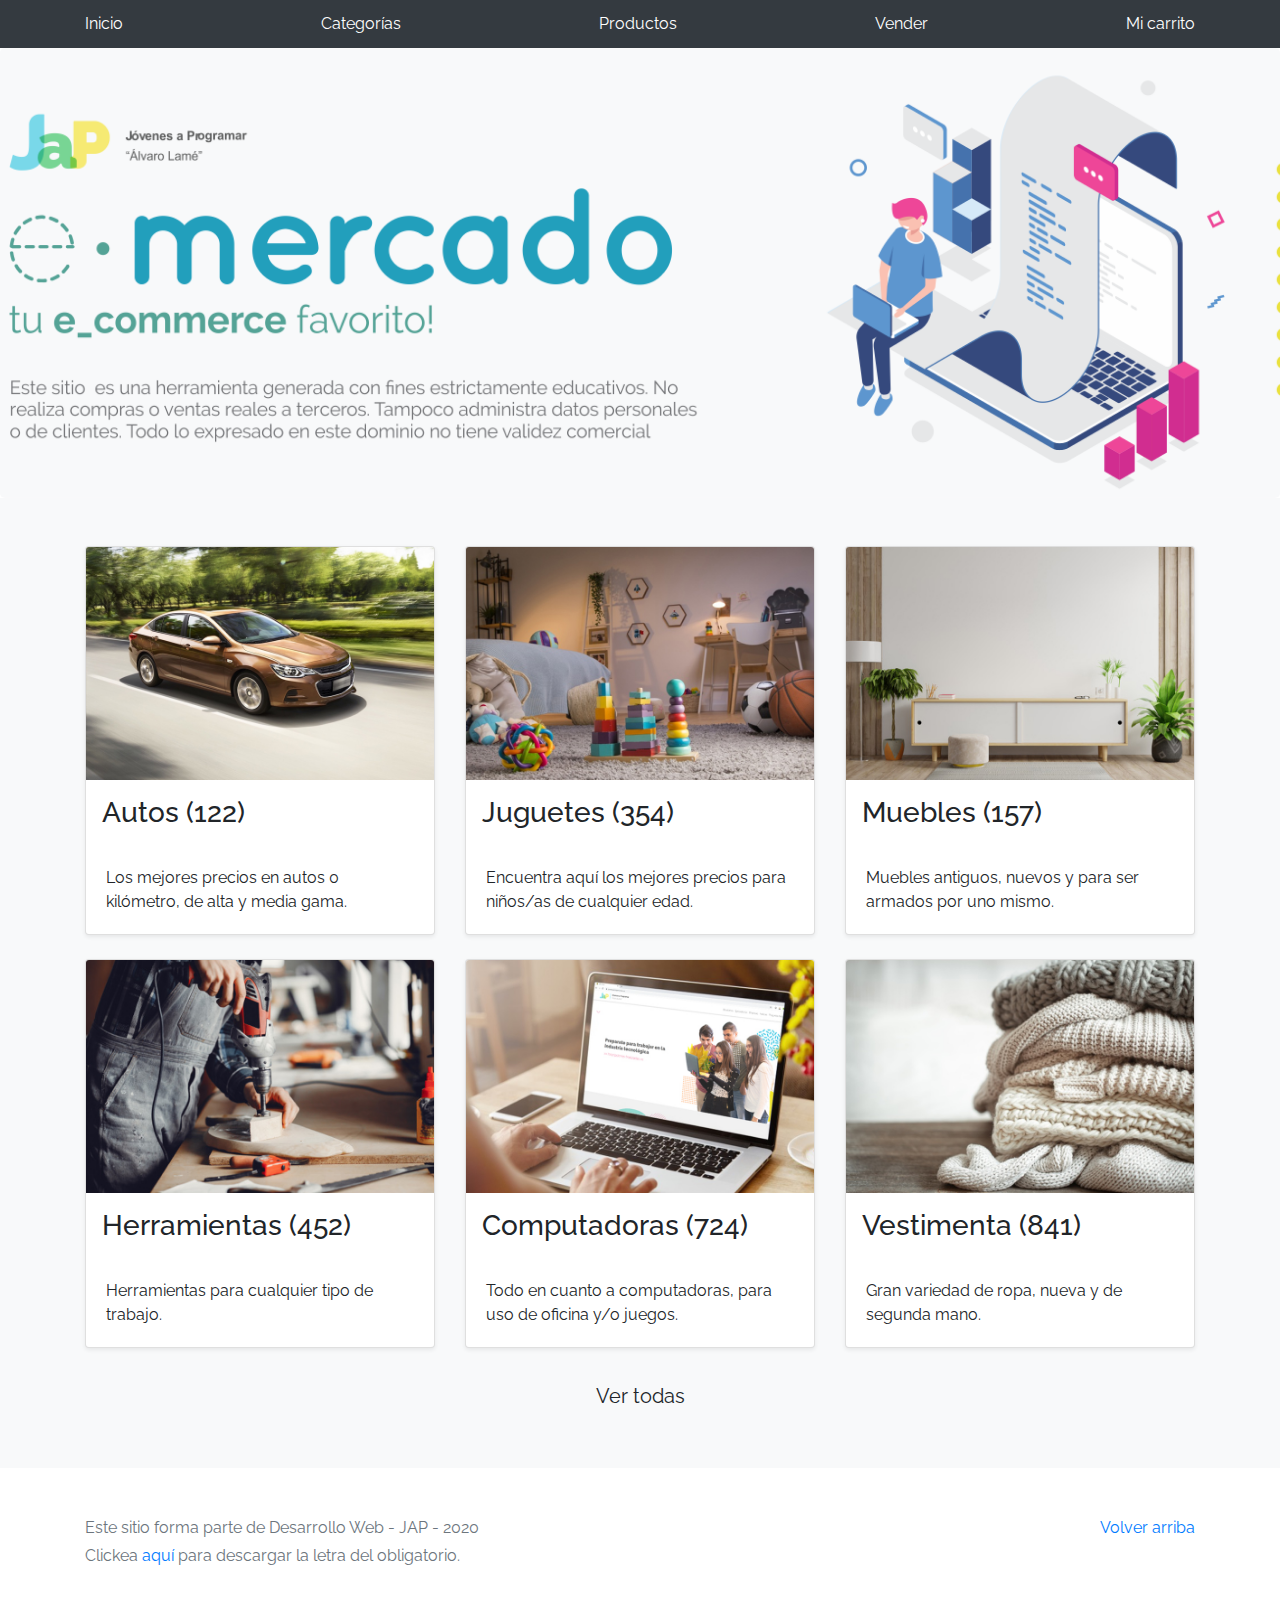
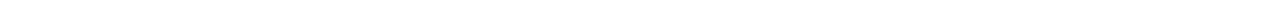
==== index.html @ 63cc29d8 "workspace inicial-proyecto final-desarrollo web-jap" ====
<!DOCTYPE html>
<!-- saved from url=(0049)https://getbootstrap.com/docs/4.3/examples/album/ -->
<html lang="en">
  <head>
    <meta http-equiv="Content-Type" content="text/html; charset=UTF-8">
    <meta name="viewport" content="width=device-width, initial-scale=1, shrink-to-fit=no">
    <meta name="description" content="">
    <title>eMercado - Todo lo que busques está aquí</title>

    <link rel="canonical" href="https://getbootstrap.com/docs/4.3/examples/album/">
    <link href="https://fonts.googleapis.com/css?family=Raleway:300,300i,400,400i,700,700i,900,900i" rel="stylesheet">
    <!-- Bootstrap core CSS -->
    <link href="css/bootstrap.min.css" rel="stylesheet">
    <link href="css/styles.css" rel="stylesheet">
  </head>
  <body>
    <nav class="site-header sticky-top py-1 bg-dark">
      <div class="container d-flex flex-column flex-md-row justify-content-between">
        <a class="py-2 d-none d-md-inline-block" href="index.html">Inicio</a>
        <a class="py-2 d-none d-md-inline-block" href="categories.html">Categorías</a>
        <a class="py-2 d-none d-md-inline-block" href="products.html">Productos</a>
        <a class="py-2 d-none d-md-inline-block" href="sell.html">Vender</a>
        <a class="py-2 d-none d-md-inline-block" href="cart.html">Mi carrito</a>
      </div>
    </nav>
    <main role="main">
      <section class="jumbotron text-center">
        <div class="m-5">
          <h1></h1>
        </div>
      </section>
      <div class="album py-5 bg-light">
        <div class="container">
          <div class="row">
            <div class="col-md-4">
              <a href="categories.html" class="card mb-4 shadow-sm custom-card">
                <img class="bd-placeholder-img card-img-top"  src="img/cat1.jpg">
                <h3 class="m-3">Autos (122)</h3>
                <div class="card-body">
                  <p class="card-text">Los mejores precios en autos 0 kilómetro, de alta y media gama.</p>
                </div>
              </a>
            </div>
            <div class="col-md-4">
                <a href="categories.html" class="card mb-4 shadow-sm custom-card">
                  <img class="bd-placeholder-img card-img-top" src="img/cat2.jpg">
                  <h3 class="m-3">Juguetes (354)</h3>
                  <div class="card-body">
                    <p class="card-text">Encuentra aquí los mejores precios para niños/as de cualquier edad.</p>
                  </div>
                </a>
            </div>
            <div class="col-md-4">
                <a href="categories.html" class="card mb-4 shadow-sm custom-card">
                  <img class="bd-placeholder-img card-img-top" src="img/cat3.jpg">
                  <h3 class="m-3">Muebles (157)</h3>
                  <div class="card-body">
                    <p class="card-text">Muebles antiguos, nuevos y para ser armados por uno mismo.</p>
                  </div>
                </a>
            </div>
            <div class="col-md-4">
                <a href="categories.html" class="card mb-4 shadow-sm custom-card">
                  <img class="bd-placeholder-img card-img-top" src="img/cat4.jpg">
                  <h3 class="m-3">Herramientas (452)</h3>
                  <div class="card-body">
                    <p class="card-text">Herramientas para cualquier tipo de trabajo.</p>
                  </div>
                </a>
            </div>
            <div class="col-md-4">
                <a href="categories.html" class="card mb-4 shadow-sm custom-card">
                  <img class="bd-placeholder-img card-img-top" src="img/cat5.jpg">
                  <h3 class="m-3">Computadoras (724)</h3>
                  <div class="card-body">
                    <p class="card-text">Todo en cuanto a computadoras, para uso de oficina y/o juegos.</p>
                  </div>
                </a>
            </div>
            <div class="col-md-4">
                <a href="categories.html" class="card mb-4 shadow-sm custom-card">
                  <img class="bd-placeholder-img card-img-top" src="img/cat6.jpg">
                  <h3 class="m-3">Vestimenta (841)</h3>
                  <div class="card-body">
                    <p class="card-text">Gran variedad de ropa, nueva y de segunda mano.</p>
                  </div>
                </a>
            </div>
          </div>
          <div class="row">
              <a type="button" class="btn btn-light btn-lg btn-block" href="categories.html">Ver todas</a>
          </div>
        </div>
      </div>
    </main>
    <footer class="text-muted">
      <div class="container">
        <p class="float-right">
          <a href="#">Volver arriba</a>
        </p>
        <p>Este sitio forma parte de Desarrollo Web - JAP - 2020</p>
        <p>Clickea <a target="_blank" href="Letra.pdf">aquí</a> para descargar la letra del obligatorio.</p>
      </div>
    </footer>
    <script src="js/jquery-3.4.1.min.js"></script>
    <script src="js/bootstrap.bundle.min.js"></script>
    <script src="js/init.js"></script>
  </body>
</html>
---- css/styles.css ----
.jumbotron, .card-body, .container, .site-header{
    font-family: 'Raleway', serif !important;
}

.jumbotron .display-4{
    font-weight: bold;
}

.jumbotron {
  height: 50vh;
  padding: 5em inherit;
  margin-bottom: 0;
  background-color: #53C0FB;
  background: url('../img/cover_back.png');
  background-size: cover;
  background-position: center;
  background-repeat: no-repeat;
  color: black;
  font-weight: bold;
}

@media (min-width: 768px) {
  .jumbotron {
    padding-top: 6rem;
    padding-bottom: 6rem;
  }
}

.jumbotron p:last-child {
  margin-bottom: 0;
}

.jumbotron-heading {
  font-weight: 300;
}

.jumbotron .container {
  max-width: 40rem;
  background-color: rgba(255, 255, 255, 0.5);
  border-radius: 10px;
  text-shadow: 1px 1px 2px grey;
}

.jumbotron .lead{
  font-size: 38px;
}

footer {
  padding-top: 3rem;
  padding-bottom: 3rem;
}

footer p {
  margin-bottom: .25rem;
}

.site-header a {
  color: white;
  transition: ease-in-out color .15s;
}

.light-text {
  color: white;
}

.site-header .dropdown-menu a {
  color: black;
}

.dropzone{
  border: 2px dashed #0087F7;
  border-radius: 5px;
  background: white;
}

.alert{
  position: fixed;
  top:80px;
  width: 50%;
  left: 50%;
  transform: translate(-50%, 0);
}

.lds-ring {
  display: inline-block;
  position: relative;
  width: 64px;
  height: 64px;
  top:50%;
  left: 50%;
}
.lds-ring div {
  box-sizing: border-box;
  display: block;
  position: absolute;
  width: 51px;
  height: 51px;
  margin: 6px;
  border: 6px solid #fff;
  border-radius: 50%;
  animation: lds-ring 1.2s cubic-bezier(0.5, 0, 0.5, 1) infinite;
  border-color: #fff transparent transparent transparent;
}
.lds-ring div:nth-child(1) {
  animation-delay: -0.45s;
}
.lds-ring div:nth-child(2) {
  animation-delay: -0.3s;
}
.lds-ring div:nth-child(3) {
  animation-delay: -0.15s;
}
@keyframes lds-ring {
  0% {
    transform: rotate(0deg);
  }
  100% {
    transform: rotate(360deg);
  }
}

#spinner-wrapper{
  position: fixed;
  background-color: rgba(0,0,0,0.5);
  width:100%;
  height: 100%;
  top:0;
  left:0;
  z-index: 1021;
  display: none;
}

a.custom-card,
a.custom-card:hover {
  color: inherit;
  text-decoration: inherit;
}

.checked {
  color: orange;
}
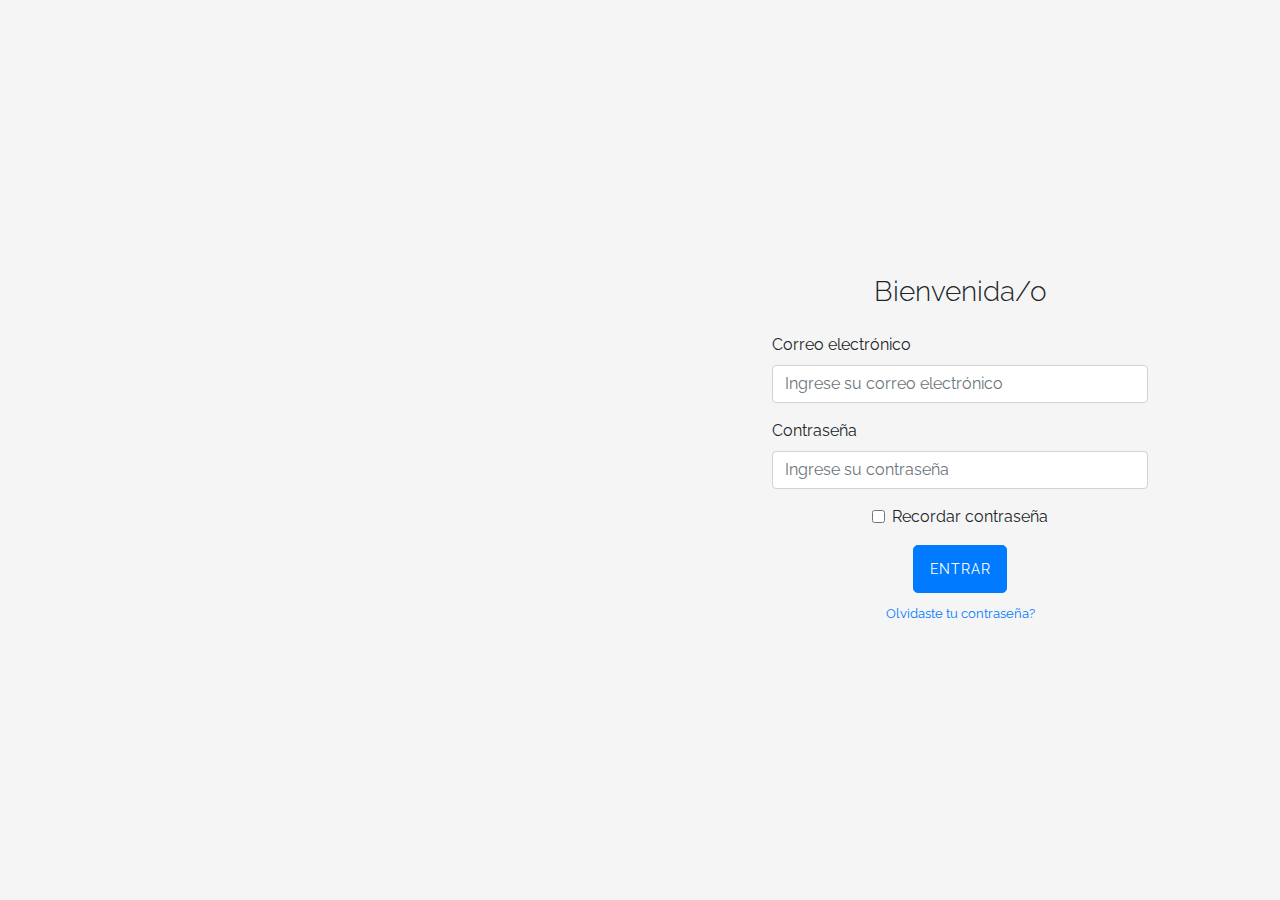
==== commit df358914: "entrega1(inProgress)" ====
--- a/index.html
+++ b/index.html
@@ -1,109 +1,86 @@
 <!DOCTYPE html>
 <!-- saved from url=(0049)https://getbootstrap.com/docs/4.3/examples/album/ -->
 <html lang="en">
-  <head>
-    <meta http-equiv="Content-Type" content="text/html; charset=UTF-8">
-    <meta name="viewport" content="width=device-width, initial-scale=1, shrink-to-fit=no">
-    <meta name="description" content="">
-    <title>eMercado - Todo lo que busques está aquí</title>
 
-    <link rel="canonical" href="https://getbootstrap.com/docs/4.3/examples/album/">
-    <link href="https://fonts.googleapis.com/css?family=Raleway:300,300i,400,400i,700,700i,900,900i" rel="stylesheet">
-    <!-- Bootstrap core CSS -->
-    <link href="css/bootstrap.min.css" rel="stylesheet">
-    <link href="css/styles.css" rel="stylesheet">
-  </head>
-  <body>
-    <nav class="site-header sticky-top py-1 bg-dark">
-      <div class="container d-flex flex-column flex-md-row justify-content-between">
-        <a class="py-2 d-none d-md-inline-block" href="index.html">Inicio</a>
-        <a class="py-2 d-none d-md-inline-block" href="categories.html">Categorías</a>
-        <a class="py-2 d-none d-md-inline-block" href="products.html">Productos</a>
-        <a class="py-2 d-none d-md-inline-block" href="sell.html">Vender</a>
-        <a class="py-2 d-none d-md-inline-block" href="cart.html">Mi carrito</a>
-      </div>
-    </nav>
-    <main role="main">
-      <section class="jumbotron text-center">
-        <div class="m-5">
-          <h1></h1>
-        </div>
-      </section>
-      <div class="album py-5 bg-light">
-        <div class="container">
-          <div class="row">
-            <div class="col-md-4">
-              <a href="categories.html" class="card mb-4 shadow-sm custom-card">
-                <img class="bd-placeholder-img card-img-top"  src="img/cat1.jpg">
-                <h3 class="m-3">Autos (122)</h3>
-                <div class="card-body">
-                  <p class="card-text">Los mejores precios en autos 0 kilómetro, de alta y media gama.</p>
-                </div>
-              </a>
+<head>
+  <meta http-equiv="Content-Type" content="text/html; charset=UTF-8">
+  <meta name="viewport" content="width=device-width, initial-scale=1, shrink-to-fit=no">
+  <meta name="description" content="">
+  <title>eMercado - Todo lo que busques está aquí</title>
+
+  <link rel="canonical" href="https://getbootstrap.com/docs/4.3/examples/album/">
+  <link href="https://fonts.googleapis.com/css?family=Raleway:300,300i,400,400i,700,700i,900,900i" rel="stylesheet">
+  <!-- Bootstrap core CSS -->
+  <link href="css/bootstrap.min.css" rel="stylesheet">
+  <link href="css/styles.css" rel="stylesheet">
+  <style>
+    html, body{
+      height: 100%;
+    }
+
+    body {
+      display: -ms-flexbox;
+      display: flex;
+      -ms-flex-align: center;
+      align-items: center;
+      padding-top: 40px;
+      padding-bottom: 40px;
+      background-color: #f5f5f5;
+    }
+
+    .signin {
+      width: 100%;
+      max-width: 330px;
+      padding: 15px;
+      margin: auto;
+    }
+  </style>
+</head>
+
+<body class="text-center">
+  <div class="container-fluid ps-md-0">
+    <div class="row g-0">
+      <div class="d-none d-md-flex col-md-4 col-lg-6 bg-image"></div>
+      <div class="col-md-8 col-lg-6">
+        <div class="login d-flex align-items-center py-5">
+          <div class="container">
+            <div class="row">
+              <div class="col-md-9 col-lg-8 mx-auto">
+                <h3 class="login-heading mb-4">Bienvenida/o</h3>
+  
+                <!-- Sign In Form -->
+                <form id="login-form">
+                  <div class="form-floating mb-3">
+                    <label for="floatingInput" class="label">Correo electrónico</label>
+                    <input type="email" name="login" class="form-control" id="floatingInput" placeholder="Ingrese su correo electrónico">
+                  </div>
+                  <div class="form-floating mb-3">
+                    <label for="floatingPassword" class="label">Contraseña</label>
+                    <input type="password" name="password" class="form-control" id="floatingPassword" placeholder="Ingrese su contraseña">
+                  </div>
+  
+                  <div class="form-check mb-3">
+                    <input class="form-check-input" type="checkbox" value="" id="rememberPasswordCheck">
+                    <label class="form-check-label" for="rememberPasswordCheck">
+                        Recordar contraseña
+                    </label>
+                  </div>
+  
+                  <div class="d-grid">
+                    <button class="btn btn-lg btn-primary btn-login text-uppercase fw-bold mb-2" type="submit">Entrar</button>
+                    <div class="text-center">
+                      <a class="small" href="#">Olvidaste tu contraseña?</a>
+                    </div>
+                  </div>
+  
+                </form>
+              </div>
             </div>
-            <div class="col-md-4">
-                <a href="categories.html" class="card mb-4 shadow-sm custom-card">
-                  <img class="bd-placeholder-img card-img-top" src="img/cat2.jpg">
-                  <h3 class="m-3">Juguetes (354)</h3>
-                  <div class="card-body">
-                    <p class="card-text">Encuentra aquí los mejores precios para niños/as de cualquier edad.</p>
-                  </div>
-                </a>
-            </div>
-            <div class="col-md-4">
-                <a href="categories.html" class="card mb-4 shadow-sm custom-card">
-                  <img class="bd-placeholder-img card-img-top" src="img/cat3.jpg">
-                  <h3 class="m-3">Muebles (157)</h3>
-                  <div class="card-body">
-                    <p class="card-text">Muebles antiguos, nuevos y para ser armados por uno mismo.</p>
-                  </div>
-                </a>
-            </div>
-            <div class="col-md-4">
-                <a href="categories.html" class="card mb-4 shadow-sm custom-card">
-                  <img class="bd-placeholder-img card-img-top" src="img/cat4.jpg">
-                  <h3 class="m-3">Herramientas (452)</h3>
-                  <div class="card-body">
-                    <p class="card-text">Herramientas para cualquier tipo de trabajo.</p>
-                  </div>
-                </a>
-            </div>
-            <div class="col-md-4">
-                <a href="categories.html" class="card mb-4 shadow-sm custom-card">
-                  <img class="bd-placeholder-img card-img-top" src="img/cat5.jpg">
-                  <h3 class="m-3">Computadoras (724)</h3>
-                  <div class="card-body">
-                    <p class="card-text">Todo en cuanto a computadoras, para uso de oficina y/o juegos.</p>
-                  </div>
-                </a>
-            </div>
-            <div class="col-md-4">
-                <a href="categories.html" class="card mb-4 shadow-sm custom-card">
-                  <img class="bd-placeholder-img card-img-top" src="img/cat6.jpg">
-                  <h3 class="m-3">Vestimenta (841)</h3>
-                  <div class="card-body">
-                    <p class="card-text">Gran variedad de ropa, nueva y de segunda mano.</p>
-                  </div>
-                </a>
-            </div>
-          </div>
-          <div class="row">
-              <a type="button" class="btn btn-light btn-lg btn-block" href="categories.html">Ver todas</a>
           </div>
         </div>
       </div>
-    </main>
-    <footer class="text-muted">
-      <div class="container">
-        <p class="float-right">
-          <a href="#">Volver arriba</a>
-        </p>
-        <p>Este sitio forma parte de Desarrollo Web - JAP - 2020</p>
-        <p>Clickea <a target="_blank" href="Letra.pdf">aquí</a> para descargar la letra del obligatorio.</p>
-      </div>
-    </footer>
-    <script src="js/jquery-3.4.1.min.js"></script>
-    <script src="js/bootstrap.bundle.min.js"></script>
-    <script src="js/init.js"></script>
-  </body>
+    </div>
+  </div>
+  
+</body>
 </html>--- a/css/styles.css
+++ b/css/styles.css
@@ -138,4 +138,27 @@
 
 .checked {
   color: orange;
+}
+.login {
+  min-height: 100vh;
+}
+
+.bg-image {
+  background-image: url('../img/login1.jpg');
+  background-size: cover;
+  background-position: center;
+}
+
+.login-heading {
+  font-weight: 300;
+}
+
+.btn-login {
+  font-size: 0.9rem;
+  letter-spacing: 0.05rem;
+  padding: 0.75rem 1rem;
+}
+
+.label {
+  float: left;
 }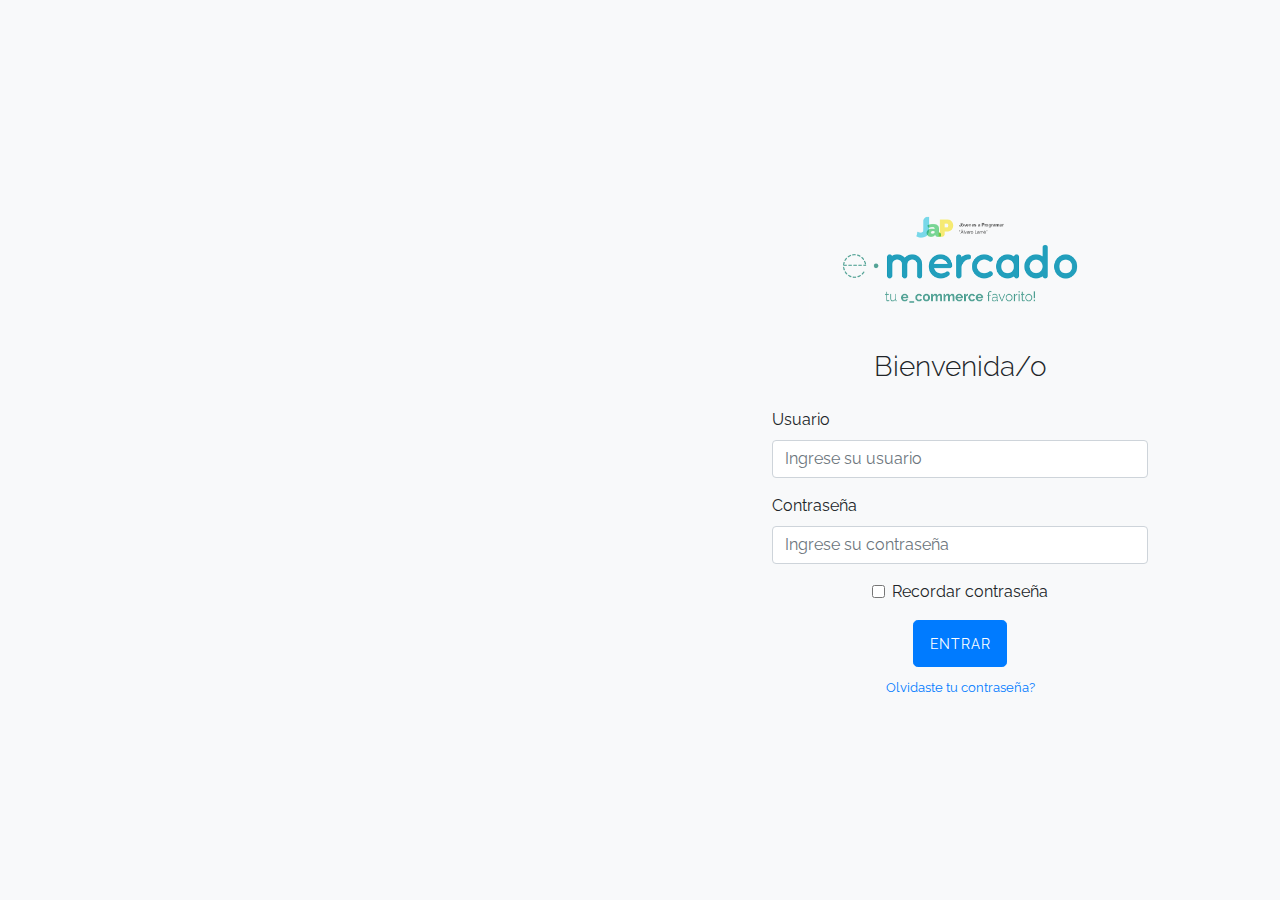
==== commit e281883e: "entrega1final" ====
--- a/index.html
+++ b/index.html
@@ -13,6 +13,7 @@
   <!-- Bootstrap core CSS -->
   <link href="css/bootstrap.min.css" rel="stylesheet">
   <link href="css/styles.css" rel="stylesheet">
+  <script src="js/login.js"></script>
   <style>
     html, body{
       height: 100%;
@@ -25,7 +26,7 @@
       align-items: center;
       padding-top: 40px;
       padding-bottom: 40px;
-      background-color: #f5f5f5;
+      background-color: #f8f9fa;
     }
 
     .signin {
@@ -46,13 +47,14 @@
           <div class="container">
             <div class="row">
               <div class="col-md-9 col-lg-8 mx-auto">
+                <div> <img src="img/login.png" alt="e-mercado Jóvenes a Programar" id="minilogin"></div><br>
                 <h3 class="login-heading mb-4">Bienvenida/o</h3>
   
                 <!-- Sign In Form -->
                 <form id="login-form">
                   <div class="form-floating mb-3">
-                    <label for="floatingInput" class="label">Correo electrónico</label>
-                    <input type="email" name="login" class="form-control" id="floatingInput" placeholder="Ingrese su correo electrónico">
+                    <label for="floatingInput" class="label">Usuario</label>
+                    <input type="text" name="login" class="form-control" id="floatingInput" placeholder="Ingrese su usuario">
                   </div>
                   <div class="form-floating mb-3">
                     <label for="floatingPassword" class="label">Contraseña</label>
@@ -67,7 +69,7 @@
                   </div>
   
                   <div class="d-grid">
-                    <button class="btn btn-lg btn-primary btn-login text-uppercase fw-bold mb-2" type="submit">Entrar</button>
+                    <button class="btn btn-lg btn-primary btn-login text-uppercase fw-bold mb-2" type="button" id="buttonLogin">Entrar</button>
                     <div class="text-center">
                       <a class="small" href="#">Olvidaste tu contraseña?</a>
                     </div>
--- a/css/styles.css
+++ b/css/styles.css
@@ -161,4 +161,8 @@
 
 .label {
   float: left;
+}
+#minilogin{
+  float:initial;
+  width: 80%;
 }